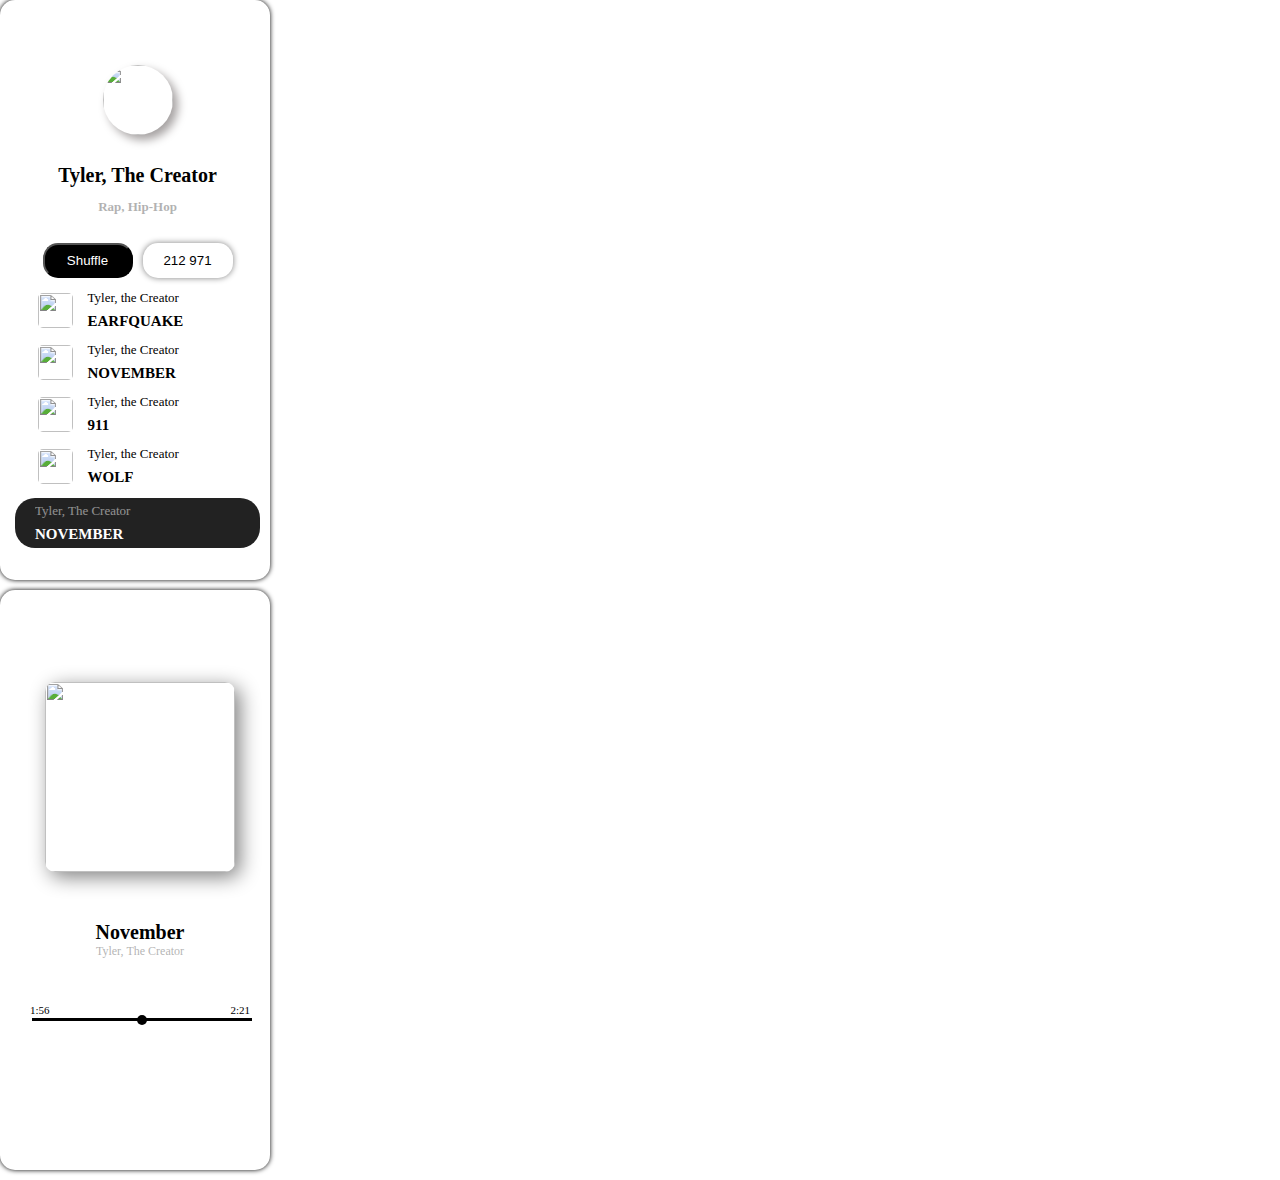
==== challenge11.html @ f10b57c1 "Create challenge11" ====
<!DOCTYPE html>
<html lang="en">
  <head>
    <meta charset="UTF-8" />
    <meta name="viewport" content="width=device-width, initial-scale=1.0" />
    <title>Challenge11</title>
    <link rel="stylesheet" href="ch11style.css" />
  </head>
  <body>
    <div class="page first-page">
      <div class="upper-bar">
        <i class="fas fa-arrow-left"></i><i class="fas fa-search"></i>
      </div>
      <div class="profile">
        <img
          src="https://lh3.googleusercontent.com/proxy/YaSyH5wZV_28SChWKZ9GGhFLvtBkCRdIz3Y8WUmI4YrIcTIKY07oN6VNL17GtcRlznHNxWupOv2PzH2DeA0nKHY0zjFaAUn6kGbJUuq7m5XxVwo2CNwD"
        />
        <h1 class="profile__name">Tyler, The Creator</h1>
        <span class="profile__discript">Rap, Hip-Hop</span>
      </div>
      <div class="first-page__btns">
        <button class="shuffle">Shuffle</button
        ><button class="followers"><i class="fas fa-heart"></i>212 971</button>
      </div>
      <ul class="music-list">
        <li class="music-info">
          <img
            src="https://lh3.googleusercontent.com/proxy/7KsBQO7RSeT4ZQ37kR_qF9Vl0N20c3lztv_shfLCl6mEJnd8n5G3xtzvZn32uP8tLPfDy_zKagNcLTHJz20DnxqWE5y7h4HSWXy5f7ijy6CrUjgcSn0SiGk"
          />
          <div class="music-list__text">
            <span class="music-list__discript">Tyler, the Creator</span>
            <h1 class="music-list__name">EARFQUAKE</h1>
          </div>
          <div class="music-list__dots">
            <i class="fas fa-ellipsis-v"></i>
          </div>
        </li>

        <li class="music-info">
          <img
            src="https://lh3.googleusercontent.com/proxy/7KsBQO7RSeT4ZQ37kR_qF9Vl0N20c3lztv_shfLCl6mEJnd8n5G3xtzvZn32uP8tLPfDy_zKagNcLTHJz20DnxqWE5y7h4HSWXy5f7ijy6CrUjgcSn0SiGk"
          />
          <div class="music-list__text">
            <span class="music-list__discript">Tyler, the Creator</span>
            <h1 class="music-list__name">NOVEMBER</h1>
          </div>
          <div class="music-list__dots">
            <i class="fas fa-ellipsis-v"></i>
          </div>
        </li>

        <li class="music-info">
          <img
            src="https://lh3.googleusercontent.com/proxy/7KsBQO7RSeT4ZQ37kR_qF9Vl0N20c3lztv_shfLCl6mEJnd8n5G3xtzvZn32uP8tLPfDy_zKagNcLTHJz20DnxqWE5y7h4HSWXy5f7ijy6CrUjgcSn0SiGk"
          />
          <div class="music-list__text">
            <span class="music-list__discript">Tyler, the Creator</span>
            <h1 class="music-list__name">911</h1>
          </div>
          <div class="music-list__dots">
            <i class="fas fa-ellipsis-v"></i>
          </div>
        </li>
        <li class="music-info">
          <img
            src="https://lh3.googleusercontent.com/proxy/7KsBQO7RSeT4ZQ37kR_qF9Vl0N20c3lztv_shfLCl6mEJnd8n5G3xtzvZn32uP8tLPfDy_zKagNcLTHJz20DnxqWE5y7h4HSWXy5f7ijy6CrUjgcSn0SiGk"
          />
          <div class="music-list__text">
            <span class="music-list__discript">Tyler, the Creator</span>
            <h1 class="music-list__name">WOLF</h1>
          </div>
          <div class="music-list__dots">
            <i class="fas fa-ellipsis-v"></i>
          </div>
        </li>
      </ul>
      <div class="play-bar">
        <div class="play-bar__text">
          <span class="play-bar__discript">Tyler, The Creator</span>
          <h1 class="play-bar__name">NOVEMBER</h1>
        </div>
        <div class="play-bar__btns">
          <i class="fas fa-angle-double-left fa-xs"></i
          ><i class="fas fa-pause fa-xs"></i
          ><i class="fas fa-angle-double-right fa-xs"></i>
        </div>
      </div>
    </div>
    <div class="page second-page">
      <div class="upper-bar">
        <i class="fas fa-arrow-left"></i><i class="fas fa-ellipsis-v"></i>
      </div>
      <div class="big-profile">
        <img
          src="https://cafe24img.poxo.com/haesool5644/web/upload/NNEditor/20181108/JM%EC%86%94%EB%A3%A8%EC%85%98%20%ED%99%94%EB%B3%B4.%20%ED%95%9C%ED%9A%A8%EC%A3%BC.%20E(TU029)_shop1_174029.png"
        />
        <div class="big-profile__text">
          <h1 class="big-profile__name">November</h1>
          <span class="big-profile__discript">Tyler, The Creator</span>
        </div>
      </div>
      <div class="playing-bar">
        <div class="playing-bar__time"><span>1:56</span><span>2:21</span></div>
        <input type="range" class="playing-bar__range" />
      </div>
      <div class="second-page__play-bar">
        <i class="fas fa-recycle"></i
        ><i class="fas fa-angle-double-left fa-lg"></i
        ><i class="fas fa-play-circle fa-3x"></i
        ><i class="fas fa-angle-double-right fa-lg"></i
        ><i class="fas fa-random"></i>
      </div>
    </div>
    <script
      src="https://kit.fontawesome.com/6478f529f2.js"
      crossorigin="anonymous"
    ></script>
  </body>
</html>
---- ch11style.css ----
@import "reset.css";

.body {
  display: flex;
  width: 100%;
  height: 100%;
  justify-content: center;
  align-items: center;
}

.page {
  width: 270px;
  height: 580px;
  background-color: #ffffff;
  border-radius: 15px;
  padding: 30px 15px 10px 15px;
  box-sizing: border-box;
  display: flex;
  flex-direction: column;
  flex-wrap: wrap;
  align-items: center;
  border-width: 5px;
  margin-right: 50px;
  box-shadow: 0 0 5px;
  margin-bottom: 10px;
}

.profile {
  display: flex;
  flex-direction: column;
  align-items: center;
  margin-top: 20px;
}

.profile img {
  width: 70px;
  height: 70px;
  border-radius: 50%;
  margin-bottom: 30px;
  box-shadow: 5px 5px 10px rgb(165, 161, 161);
}

.upper-bar {
  height: 15px;
  width: 230px;
  margin: 0 5px;
  display: flex;
  justify-content: space-between;
}

.profile__name {
  font-size: 20px;
  font-weight: bold;
  margin-bottom: 15px;
}

.profile__discript {
  font-size: 13px;
  font-weight: bold;
  opacity: 0.3;
}

.first-page__btns {
  margin-top: 30px;
  display: flex;
  justify-content: space-between;
  width: 190px;
  height: 35px;
}

.music-info {
  width: 200px;
  height: 40px;
  margin: 12px 10px;
  display: flex;
  position: relative;
  align-items: center;
}
.music-info img {
  width: 35px;
  height: 35px;
  border-radius: 5px;
  display: box;
  margin-right: 15px;
}

.music-list__dots {
  position: absolute;
  right: 0;
}

.shuffle {
  width: 90px;
  height: 35px;
  background-color: black;
  border-radius: 15px;
  color: white;
}

.followers {
  width: 90px;
  height: 35px;
  background-color: white;
  border-radius: 15px;
  border: none;
  box-shadow: 0 0 6px gray;
}

.music-list__discript {
  font-size: 13px;
  margin-bottom: 10px;
}

.music-list__name {
  font-size: 15px;
  font-weight: bold;
}

.music-list__text {
  display: flex;
  flex-direction: column;
  justify-content: space-between;
}

.play-bar {
  height: 50px;
  width: 245px;
  background-color: #222222;
  border-radius: 20px;
  color: white;
  display: flex;
}

.play-bar__text {
  width: 130px;
  height: 50px;
  margin-left: 20px;
  display: flex;
  flex-direction: column;
  justify-content: center;
  text-align: space-between;
}

.play-bar__btns {
  width: 55px;
  height: 50px;
  margin: 0 20px;
  display: flex;
  /* text-align: space-between; */
  justify-content: space-between;
  align-items: center;
}

.play-bar__discript {
  font-size: 13px;
  margin-bottom: 10px;
  opacity: 0.5;
}

.play-bar__name {
  font-size: 15px;
  font-weight: bold;
}

.big-profile img {
  width: 190px;
  height: 190px;
  border-radius: 10px;
  box-shadow: 5px 5px 20px gray;
}

.big-profile {
  width: 190px;
  height: 280px;
  padding: 60px 30px 30px 30px;
  display: flex;
  flex-direction: column;
  text-align: center;
  justify-content: center;
}

.big-profile__text {
  width: 190px;
  height: 40px;
  padding: 50px 0 30px 0;
}

.big-profile__name {
  font-size: 20px;
  font-weight: bold;
}

.big-profile__discript {
  font-size: 12px;
  opacity: 0.3;
}

.playing-bar {
  width: 220px;
  height: 30px;
  display: flex;
  flex-direction: column;
}

.playing-bar__time {
  display: flex;
  justify-content: space-between;
  font-size: 11px;
}

.second-page__play-bar {
  margin: 40px 0px;
  width: 220px;
  height: 40px;
  display: flex;
  justify-content: space-between;
  align-items: center;
}

.fa-recycle {
  opacity: 0.3;
}

.fa-random {
  opacity: 0.3;
}

.playing-bar__range {
  color: black;
  background-color: black;
}

.playing-bar__range {
  width: 100%;
  -webkit-appearance: none;
  -moz-appearance: none;
  background: black;
  outline: none;
  height: 3px;
}

.playing-bar__range::-webkit-slider-thumb {
  -webkit-appearance: none;
  background: black;
  cursor: pointer;
  width: 10px;
  height: 10px;
  border-radius: 50%;
}
.playing-bar__range::-moz-slider-thumb {
  -moz-appearance: none;
  background: black;
  cursor: pointer;
  width: 32px;
  height: 32px;
  border-radius: 50%;
}
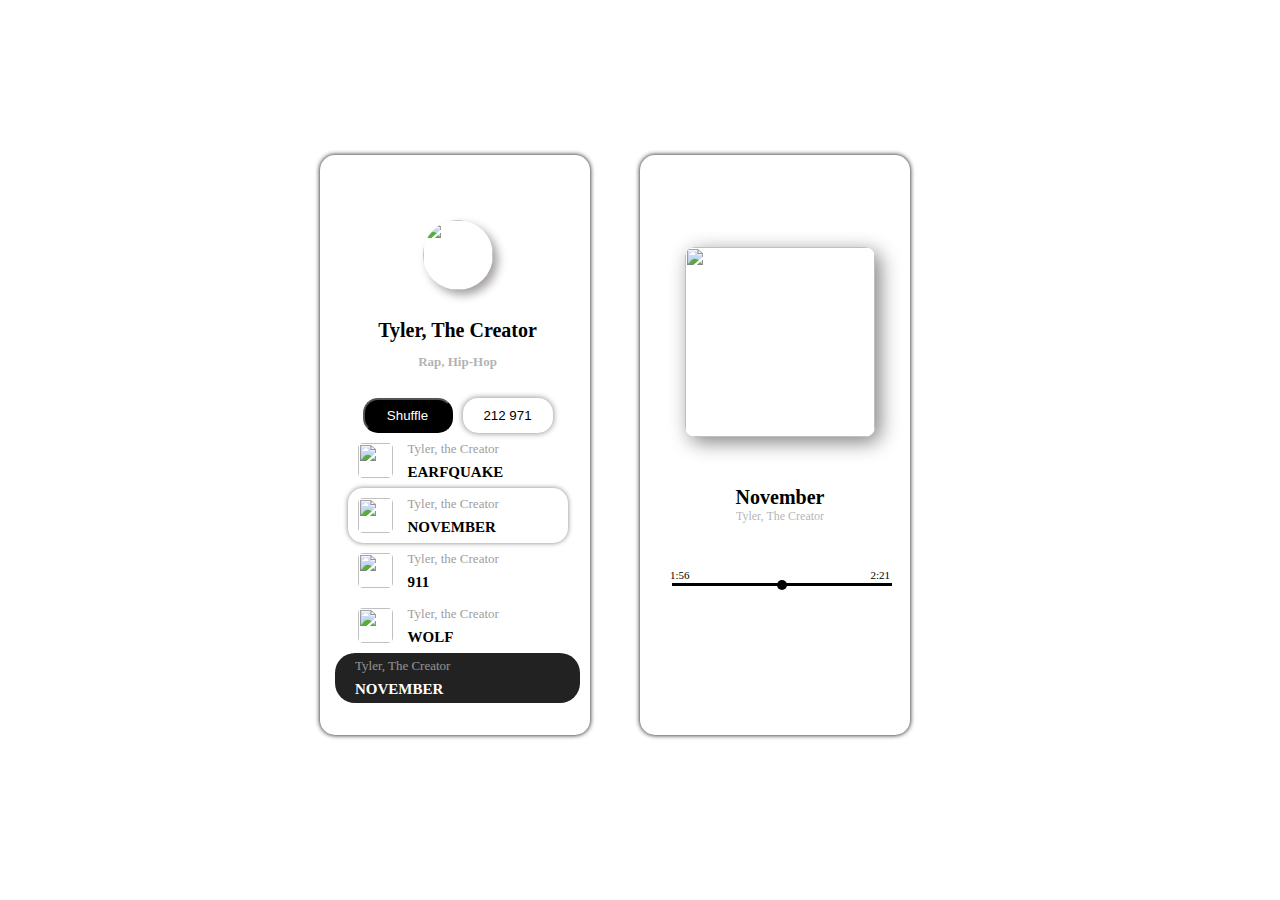
==== commit 45957411: "Create challenge11" ====
--- a/challenge11.html
+++ b/challenge11.html
@@ -7,108 +7,114 @@
     <link rel="stylesheet" href="ch11style.css" />
   </head>
   <body>
-    <div class="page first-page">
-      <div class="upper-bar">
-        <i class="fas fa-arrow-left"></i><i class="fas fa-search"></i>
-      </div>
-      <div class="profile">
-        <img
-          src="https://lh3.googleusercontent.com/proxy/YaSyH5wZV_28SChWKZ9GGhFLvtBkCRdIz3Y8WUmI4YrIcTIKY07oN6VNL17GtcRlznHNxWupOv2PzH2DeA0nKHY0zjFaAUn6kGbJUuq7m5XxVwo2CNwD"
-        />
-        <h1 class="profile__name">Tyler, The Creator</h1>
-        <span class="profile__discript">Rap, Hip-Hop</span>
-      </div>
-      <div class="first-page__btns">
-        <button class="shuffle">Shuffle</button
-        ><button class="followers"><i class="fas fa-heart"></i>212 971</button>
-      </div>
-      <ul class="music-list">
-        <li class="music-info">
+    <div class="why">
+      <div class="page first-page">
+        <div class="upper-bar">
+          <i class="fas fa-arrow-left"></i><i class="fas fa-search"></i>
+        </div>
+        <div class="profile">
           <img
-            src="https://lh3.googleusercontent.com/proxy/7KsBQO7RSeT4ZQ37kR_qF9Vl0N20c3lztv_shfLCl6mEJnd8n5G3xtzvZn32uP8tLPfDy_zKagNcLTHJz20DnxqWE5y7h4HSWXy5f7ijy6CrUjgcSn0SiGk"
+            src="https://lh3.googleusercontent.com/proxy/YaSyH5wZV_28SChWKZ9GGhFLvtBkCRdIz3Y8WUmI4YrIcTIKY07oN6VNL17GtcRlznHNxWupOv2PzH2DeA0nKHY0zjFaAUn6kGbJUuq7m5XxVwo2CNwD"
           />
-          <div class="music-list__text">
-            <span class="music-list__discript">Tyler, the Creator</span>
-            <h1 class="music-list__name">EARFQUAKE</h1>
+          <h1 class="profile__name">Tyler, The Creator</h1>
+          <span class="profile__discript">Rap, Hip-Hop</span>
+        </div>
+        <div class="first-page__btns">
+          <button class="shuffle">Shuffle</button
+          ><button class="followers">
+            <i class="fas fa-heart"></i>212 971
+          </button>
+        </div>
+        <ul class="music-list">
+          <li class="music-info">
+            <img
+              src="https://lh3.googleusercontent.com/proxy/7KsBQO7RSeT4ZQ37kR_qF9Vl0N20c3lztv_shfLCl6mEJnd8n5G3xtzvZn32uP8tLPfDy_zKagNcLTHJz20DnxqWE5y7h4HSWXy5f7ijy6CrUjgcSn0SiGk"
+            />
+            <div class="music-list__text">
+              <span class="music-list__discript">Tyler, the Creator</span>
+              <h1 class="music-list__name">EARFQUAKE</h1>
+            </div>
+            <div class="music-list__dots">
+              <i class="fas fa-ellipsis-v"></i>
+            </div>
+          </li>
+
+          <li class="music-info music-info__two">
+            <img
+              src="https://lh3.googleusercontent.com/proxy/7KsBQO7RSeT4ZQ37kR_qF9Vl0N20c3lztv_shfLCl6mEJnd8n5G3xtzvZn32uP8tLPfDy_zKagNcLTHJz20DnxqWE5y7h4HSWXy5f7ijy6CrUjgcSn0SiGk"
+            />
+            <div class="music-list__text">
+              <span class="music-list__discript">Tyler, the Creator</span>
+              <h1 class="music-list__name">NOVEMBER</h1>
+            </div>
+            <div class="music-list__dots">
+              <i class="fas fa-ellipsis-v"></i>
+            </div>
+          </li>
+
+          <li class="music-info">
+            <img
+              src="https://lh3.googleusercontent.com/proxy/7KsBQO7RSeT4ZQ37kR_qF9Vl0N20c3lztv_shfLCl6mEJnd8n5G3xtzvZn32uP8tLPfDy_zKagNcLTHJz20DnxqWE5y7h4HSWXy5f7ijy6CrUjgcSn0SiGk"
+            />
+            <div class="music-list__text">
+              <span class="music-list__discript">Tyler, the Creator</span>
+              <h1 class="music-list__name">911</h1>
+            </div>
+            <div class="music-list__dots">
+              <i class="fas fa-ellipsis-v"></i>
+            </div>
+          </li>
+          <li class="music-info">
+            <img
+              src="https://lh3.googleusercontent.com/proxy/7KsBQO7RSeT4ZQ37kR_qF9Vl0N20c3lztv_shfLCl6mEJnd8n5G3xtzvZn32uP8tLPfDy_zKagNcLTHJz20DnxqWE5y7h4HSWXy5f7ijy6CrUjgcSn0SiGk"
+            />
+            <div class="music-list__text">
+              <span class="music-list__discript">Tyler, the Creator</span>
+              <h1 class="music-list__name">WOLF</h1>
+            </div>
+            <div class="music-list__dots">
+              <i class="fas fa-ellipsis-v"></i>
+            </div>
+          </li>
+        </ul>
+        <div class="play-bar">
+          <div class="play-bar__text">
+            <span class="play-bar__discript">Tyler, The Creator</span>
+            <h1 class="play-bar__name">NOVEMBER</h1>
           </div>
-          <div class="music-list__dots">
-            <i class="fas fa-ellipsis-v"></i>
+          <div class="play-bar__btns">
+            <i class="fas fa-angle-double-left fa-xs"></i
+            ><i class="fas fa-pause fa-xs"></i
+            ><i class="fas fa-angle-double-right fa-xs"></i>
           </div>
-        </li>
-
-        <li class="music-info">
-          <img
-            src="https://lh3.googleusercontent.com/proxy/7KsBQO7RSeT4ZQ37kR_qF9Vl0N20c3lztv_shfLCl6mEJnd8n5G3xtzvZn32uP8tLPfDy_zKagNcLTHJz20DnxqWE5y7h4HSWXy5f7ijy6CrUjgcSn0SiGk"
-          />
-          <div class="music-list__text">
-            <span class="music-list__discript">Tyler, the Creator</span>
-            <h1 class="music-list__name">NOVEMBER</h1>
-          </div>
-          <div class="music-list__dots">
-            <i class="fas fa-ellipsis-v"></i>
-          </div>
-        </li>
-
-        <li class="music-info">
-          <img
-            src="https://lh3.googleusercontent.com/proxy/7KsBQO7RSeT4ZQ37kR_qF9Vl0N20c3lztv_shfLCl6mEJnd8n5G3xtzvZn32uP8tLPfDy_zKagNcLTHJz20DnxqWE5y7h4HSWXy5f7ijy6CrUjgcSn0SiGk"
-          />
-          <div class="music-list__text">
-            <span class="music-list__discript">Tyler, the Creator</span>
-            <h1 class="music-list__name">911</h1>
-          </div>
-          <div class="music-list__dots">
-            <i class="fas fa-ellipsis-v"></i>
-          </div>
-        </li>
-        <li class="music-info">
-          <img
-            src="https://lh3.googleusercontent.com/proxy/7KsBQO7RSeT4ZQ37kR_qF9Vl0N20c3lztv_shfLCl6mEJnd8n5G3xtzvZn32uP8tLPfDy_zKagNcLTHJz20DnxqWE5y7h4HSWXy5f7ijy6CrUjgcSn0SiGk"
-          />
-          <div class="music-list__text">
-            <span class="music-list__discript">Tyler, the Creator</span>
-            <h1 class="music-list__name">WOLF</h1>
-          </div>
-          <div class="music-list__dots">
-            <i class="fas fa-ellipsis-v"></i>
-          </div>
-        </li>
-      </ul>
-      <div class="play-bar">
-        <div class="play-bar__text">
-          <span class="play-bar__discript">Tyler, The Creator</span>
-          <h1 class="play-bar__name">NOVEMBER</h1>
-        </div>
-        <div class="play-bar__btns">
-          <i class="fas fa-angle-double-left fa-xs"></i
-          ><i class="fas fa-pause fa-xs"></i
-          ><i class="fas fa-angle-double-right fa-xs"></i>
         </div>
       </div>
-    </div>
-    <div class="page second-page">
-      <div class="upper-bar">
-        <i class="fas fa-arrow-left"></i><i class="fas fa-ellipsis-v"></i>
-      </div>
-      <div class="big-profile">
-        <img
-          src="https://cafe24img.poxo.com/haesool5644/web/upload/NNEditor/20181108/JM%EC%86%94%EB%A3%A8%EC%85%98%20%ED%99%94%EB%B3%B4.%20%ED%95%9C%ED%9A%A8%EC%A3%BC.%20E(TU029)_shop1_174029.png"
-        />
-        <div class="big-profile__text">
-          <h1 class="big-profile__name">November</h1>
-          <span class="big-profile__discript">Tyler, The Creator</span>
+      <div class="page second-page">
+        <div class="upper-bar">
+          <i class="fas fa-arrow-left"></i><i class="fas fa-ellipsis-v"></i>
         </div>
-      </div>
-      <div class="playing-bar">
-        <div class="playing-bar__time"><span>1:56</span><span>2:21</span></div>
-        <input type="range" class="playing-bar__range" />
-      </div>
-      <div class="second-page__play-bar">
-        <i class="fas fa-recycle"></i
-        ><i class="fas fa-angle-double-left fa-lg"></i
-        ><i class="fas fa-play-circle fa-3x"></i
-        ><i class="fas fa-angle-double-right fa-lg"></i
-        ><i class="fas fa-random"></i>
+        <div class="big-profile">
+          <img
+            src="https://cafe24img.poxo.com/haesool5644/web/upload/NNEditor/20181108/JM%EC%86%94%EB%A3%A8%EC%85%98%20%ED%99%94%EB%B3%B4.%20%ED%95%9C%ED%9A%A8%EC%A3%BC.%20E(TU029)_shop1_174029.png"
+          />
+          <div class="big-profile__text">
+            <h1 class="big-profile__name">November</h1>
+            <span class="big-profile__discript">Tyler, The Creator</span>
+          </div>
+        </div>
+        <div class="playing-bar">
+          <div class="playing-bar__time">
+            <span>1:56</span><span>2:21</span>
+          </div>
+          <input type="range" class="playing-bar__range" />
+        </div>
+        <div class="second-page__play-bar">
+          <i class="fas fa-recycle"></i
+          ><i class="fas fa-angle-double-left fa-lg"></i
+          ><i class="fas fa-play-circle fa-3x"></i
+          ><i class="fas fa-angle-double-right fa-lg"></i
+          ><i class="fas fa-random"></i>
+        </div>
       </div>
     </div>
     <script
--- a/ch11style.css
+++ b/ch11style.css
@@ -1,11 +1,12 @@
 @import "reset.css";
 
-.body {
+.why {
   display: flex;
   width: 100%;
-  height: 100%;
+  height: 800px;
   justify-content: center;
   align-items: center;
+  padding-top: 50px;
 }
 
 .page {
@@ -68,14 +69,27 @@
   height: 35px;
 }
 
+.music-list {
+  width: 220px;
+  height: 220px;
+}
+
 .music-info {
   width: 200px;
   height: 40px;
-  margin: 12px 10px;
+  /* margin: 12px 10px; */
+  padding: 7.5px 10px;
   display: flex;
   position: relative;
   align-items: center;
 }
+
+.music-info__two {
+  border-radius: 15px;
+  border: none;
+  box-shadow: 0 0 5px gray;
+}
+
 .music-info img {
   width: 35px;
   height: 35px;
@@ -86,7 +100,7 @@
 
 .music-list__dots {
   position: absolute;
-  right: 0;
+  right: 10px;
 }
 
 .shuffle {
@@ -109,6 +123,7 @@
 .music-list__discript {
   font-size: 13px;
   margin-bottom: 10px;
+  opacity: 0.4;
 }
 
 .music-list__name {
